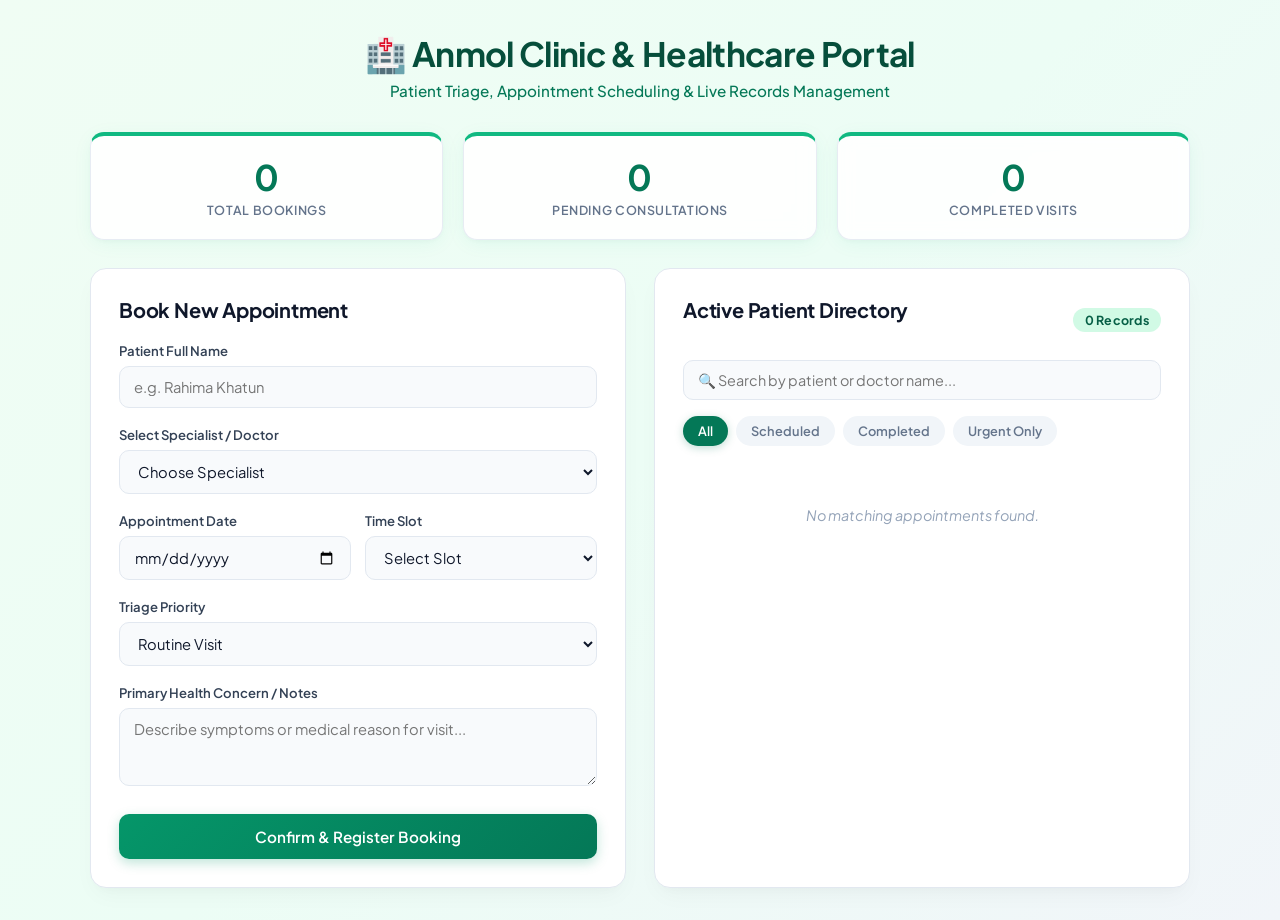
==== Project/index.html @ af93ad19 "Initial commit: Aesthetic Clinic Appointment & Triage Portal" ====
<!DOCTYPE html>
<html lang="en">
<head>
  <meta charset="UTF-8">
  <meta name="viewport" content="width=device-width, initial-scale=1.0">
  <title>Anmol Clinic - Advanced Healthcare Portal</title>
  <link rel="stylesheet" href="style.css">
</head>
<body>

  <header class="app-header">
    <h1>🏥 Anmol Clinic & Healthcare Portal</h1>
    <p>Patient Triage, Appointment Scheduling & Live Records Management</p>
  </header>

  <!-- Analytics Summary Row -->
  <section class="analytics-row">
    <div class="stat-card">
      <span class="stat-num" id="stat-total">0</span>
      <span class="stat-label">Total Bookings</span>
    </div>
    <div class="stat-card">
      <span class="stat-num" id="stat-pending">0</span>
      <span class="stat-label">Pending Consultations</span>
    </div>
    <div class="stat-card">
      <span class="stat-num" id="stat-completed">0</span>
      <span class="stat-label">Completed Visits</span>
    </div>
  </section>

  <main class="portal-container">
    
    <!-- Booking Form Card -->
    <section class="card form-section">
      <h2>Book New Appointment</h2>
      <form id="appointment-form">
        
        <div class="form-group">
          <label for="patient-name">Patient Full Name</label>
          <input type="text" id="patient-name" placeholder="e.g. Rahima Khatun" required>
        </div>

        <div class="form-group">
          <label for="doctor">Select Specialist / Doctor</label>
          <select id="doctor" required>
            <option value="" disabled selected>Choose Specialist</option>
            <option value="Dr. A. Rahman (General Ayurvedic)">Dr. A. Rahman (General Ayurvedic)</option>
            <option value="Dr. S. Khan (Homeopathy)">Dr. S. Khan (Homeopathy)</option>
            <option value="Dr. M. Ali (Consultant Physician)">Dr. M. Ali (Consultant Physician)</option>
          </select>
        </div>

        <div class="form-row">
          <div class="form-group">
            <label for="app-date">Appointment Date</label>
            <input type="date" id="app-date" required>
          </div>

          <div class="form-group">
            <label for="app-time">Time Slot</label>
            <select id="app-time" required>
              <option value="" disabled selected>Select Slot</option>
              <option value="09:00 AM">09:00 AM</option>
              <option value="11:30 AM">11:30 AM</option>
              <option value="04:00 PM">04:00 PM</option>
              <option value="06:30 PM">06:30 PM</option>
            </select>
          </div>
        </div>

        <div class="form-group">
          <label for="triage-level">Triage Priority</label>
          <select id="triage-level" required>
            <option value="Routine" selected>Routine Visit</option>
            <option value="Follow-up">Follow-Up Consultation</option>
            <option value="Urgent">🚨 Urgent Attention</option>
          </select>
        </div>

        <div class="form-group">
          <label for="symptoms">Primary Health Concern / Notes</label>
          <textarea id="symptoms" rows="3" placeholder="Describe symptoms or medical reason for visit..." required></textarea>
        </div>

        <button type="submit" class="btn-submit">Confirm & Register Booking</button>
      </form>
    </section>

    <!-- Schedule List & Controls -->
    <section class="card schedule-section">
      <div class="schedule-header">
        <h2>Active Patient Directory</h2>
        <span id="appointment-badge" class="badge">0 Records</span>
      </div>

      <!-- Live Search Box -->
      <div class="search-box">
        <input type="text" id="search-input" placeholder="🔍 Search by patient or doctor name...">
      </div>

      <!-- Filter Tabs -->
      <div class="filter-controls">
        <button class="filter-btn active" data-filter="all">All</button>
        <button class="filter-btn" data-filter="Scheduled">Scheduled</button>
        <button class="filter-btn" data-filter="Completed">Completed</button>
        <button class="filter-btn" data-filter="Urgent">Urgent Only</button>
      </div>

      <div id="appointment-list" class="appointment-list">
        <p class="empty-state">No medical appointments booked yet.</p>
      </div>
    </section>

  </main>

  <script src="app.js"></script>
</body>
</html>
---- Project/style.css ----
/* Google Font Import */
@import url('https://fonts.googleapis.com/css2?family=Plus+Jakarta+Sans:wght@400;500;600;700&display=swap');

/* Global Resets & Typography */
* {
  box-sizing: border-box;
  margin: 0;
  padding: 0;
  font-family: 'Plus Jakarta Sans', -apple-system, BlinkMacSystemFont, 'Segoe UI', Roboto, sans-serif;
}

body {
  background: linear-gradient(135deg, #f0fdf4 0%, #ecfdf5 50%, #f1f5f9 100%);
  color: #0f172a;
  min-height: 100vh;
  padding: 32px 20px;
}

/* Header Section */
.app-header {
  text-align: center;
  margin-bottom: 32px;
}

.app-header h1 {
  color: #064e3b;
  font-size: 2.1rem;
  font-weight: 700;
  letter-spacing: -0.02em;
  margin-bottom: 6px;
}

.app-header p {
  color: #047857;
  font-size: 0.95rem;
  font-weight: 500;
}

/* Analytics Stats Bar */
.analytics-row {
  display: grid;
  grid-template-columns: repeat(3, 1fr);
  gap: 20px;
  max-width: 1100px;
  margin: 0 auto 28px auto;
}

.stat-card {
  background: rgba(255, 255, 255, 0.9);
  backdrop-filter: blur(8px);
  padding: 20px;
  border-radius: 14px;
  text-align: center;
  box-shadow: 0 4px 20px -2px rgba(16, 185, 129, 0.08), 0 2px 6px -1px rgba(0, 0, 0, 0.04);
  border: 1px solid rgba(226, 232, 240, 0.8);
  border-top: 4px solid #10b981;
  transition: transform 0.2s ease, box-shadow 0.2s ease;
}

.stat-card:hover {
  transform: translateY(-2px);
  box-shadow: 0 8px 24px -4px rgba(16, 185, 129, 0.12);
}

.stat-num {
  display: block;
  font-size: 2.2rem;
  font-weight: 700;
  color: #047857;
  line-height: 1.2;
}

.stat-label {
  font-size: 0.78rem;
  color: #64748b;
  font-weight: 600;
  text-transform: uppercase;
  letter-spacing: 0.05em;
  margin-top: 4px;
}

/* Main Dashboard Grid */
.portal-container {
  display: grid;
  grid-template-columns: 1fr 1fr;
  gap: 28px;
  max-width: 1100px;
  margin: 0 auto;
}

@media (max-width: 820px) {
  .analytics-row,
  .portal-container {
    grid-template-columns: 1fr;
  }
}

/* Card Styling */
.card {
  background: #ffffff;
  padding: 28px;
  border-radius: 16px;
  box-shadow: 0 10px 25px -5px rgba(0, 0, 0, 0.04), 0 8px 10px -6px rgba(0, 0, 0, 0.02);
  border: 1px solid #e2e8f0;
}

.card h2 {
  font-size: 1.25rem;
  font-weight: 700;
  color: #0f172a;
  margin-bottom: 20px;
  letter-spacing: -0.01em;
}

/* Form Controls */
.form-group {
  margin-bottom: 18px;
}

.form-row {
  display: grid;
  grid-template-columns: 1fr 1fr;
  gap: 14px;
}

.form-group label {
  display: block;
  font-size: 0.82rem;
  font-weight: 600;
  color: #334155;
  margin-bottom: 7px;
}

.form-group input,
.form-group select,
.form-group textarea {
  width: 100%;
  padding: 11px 14px;
  background-color: #f8fafc;
  border: 1.5px solid #e2e8f0;
  border-radius: 10px;
  font-size: 0.92rem;
  color: #0f172a;
  outline: none;
  transition: all 0.2s ease;
}

.form-group input:focus,
.form-group select:focus,
.form-group textarea:focus {
  background-color: #ffffff;
  border-color: #10b981;
  box-shadow: 0 0 0 4px rgba(16, 185, 129, 0.12);
}

.btn-submit {
  width: 100%;
  padding: 13px;
  background: linear-gradient(135deg, #059669 0%, #047857 100%);
  color: #ffffff;
  border: none;
  border-radius: 10px;
  font-size: 0.95rem;
  font-weight: 600;
  cursor: pointer;
  box-shadow: 0 4px 12px rgba(5, 150, 105, 0.25);
  transition: all 0.2s ease;
  margin-top: 6px;
}

.btn-submit:hover {
  transform: translateY(-1px);
  box-shadow: 0 6px 16px rgba(5, 150, 105, 0.35);
}

.btn-submit:active {
  transform: translateY(0);
}

/* Search Box */
.search-box {
  margin-bottom: 16px;
}

.search-box input {
  width: 100%;
  padding: 10px 14px;
  background-color: #f8fafc;
  border: 1.5px solid #e2e8f0;
  border-radius: 10px;
  font-size: 0.9rem;
  outline: none;
  transition: all 0.2s ease;
}

.search-box input:focus {
  background-color: #ffffff;
  border-color: #10b981;
  box-shadow: 0 0 0 4px rgba(16, 185, 129, 0.12);
}

/* Directory Header & Filter Controls */
.schedule-header {
  display: flex;
  justify-content: space-between;
  align-items: center;
  margin-bottom: 18px;
}

.badge {
  background-color: #d1fae5;
  color: #065f46;
  padding: 4px 12px;
  border-radius: 20px;
  font-size: 0.78rem;
  font-weight: 700;
  letter-spacing: 0.02em;
}

.filter-controls {
  display: flex;
  gap: 8px;
  margin-bottom: 20px;
  flex-wrap: wrap;
}

.filter-btn {
  background-color: #f1f5f9;
  border: 1px solid transparent;
  color: #64748b;
  padding: 6px 14px;
  border-radius: 20px;
  font-size: 0.8rem;
  font-weight: 600;
  cursor: pointer;
  transition: all 0.2s ease;
}

.filter-btn:hover {
  background-color: #e2e8f0;
  color: #0f172a;
}

.filter-btn.active {
  background-color: #047857;
  color: #ffffff;
  box-shadow: 0 2px 8px rgba(4, 120, 87, 0.25);
}

.empty-state {
  text-align: center;
  color: #94a3b8;
  padding: 40px 0;
  font-size: 0.9rem;
  font-style: italic;
}

/* Appointment Cards */
.appointment-card {
  background-color: #ffffff;
  border: 1px solid #e2e8f0;
  border-left: 5px solid #10b981;
  padding: 16px 18px;
  border-radius: 12px;
  margin-bottom: 14px;
  box-shadow: 0 2px 6px rgba(0, 0, 0, 0.02);
  transition: all 0.2s ease;
}

.appointment-card:hover {
  transform: translateY(-2px);
  box-shadow: 0 6px 16px rgba(0, 0, 0, 0.05);
}

.appointment-card.triage-urgent {
  border-left-color: #ef4444;
  background-color: #fff5f5;
}

.appointment-card.triage-follow-up {
  border-left-color: #f59e0b;
}

.appointment-card.completed {
  border-left-color: #94a3b8;
  background-color: #f8fafc;
  opacity: 0.8;
}

.card-top {
  display: flex;
  justify-content: space-between;
  align-items: center;
  margin-bottom: 8px;
}

.patient-name {
  font-weight: 700;
  font-size: 0.98rem;
  color: #0f172a;
}

.triage-tag {
  font-size: 0.72rem;
  font-weight: 700;
  padding: 3px 10px;
  border-radius: 12px;
  text-transform: uppercase;
  letter-spacing: 0.03em;
}

.triage-tag.urgent {
  background-color: #fee2e2;
  color: #991b1b;
}

.triage-tag.follow-up {
  background-color: #fef3c7;
  color: #92400e;
}

.triage-tag.routine {
  background-color: #e0e7ff;
  color: #3730a3;
}

.doctor-info {
  font-size: 0.86rem;
  color: #047857;
  font-weight: 600;
  margin-bottom: 4px;
}

.datetime-info {
  font-size: 0.8rem;
  color: #64748b;
  margin-bottom: 10px;
}

.symptoms-text {
  font-size: 0.88rem;
  color: #334155;
  background-color: #f8fafc;
  padding: 10px 12px;
  border-radius: 8px;
  border: 1px solid #edf2f7;
  margin-bottom: 12px;
  line-height: 1.4;
}

.action-row {
  display: flex;
  gap: 8px;
  justify-content: flex-end;
}

.btn-status {
  background-color: #2563eb;
  color: #ffffff;
  border: none;
  padding: 6px 14px;
  border-radius: 8px;
  font-size: 0.78rem;
  font-weight: 600;
  cursor: pointer;
  transition: background-color 0.2s ease;
}

.btn-status:hover {
  background-color: #1d4ed8;
}

.btn-cancel {
  background-color: #ef4444;
  color: #ffffff;
  border: none;
  padding: 6px 14px;
  border-radius: 8px;
  font-size: 0.78rem;
  font-weight: 600;
  cursor: pointer;
  transition: background-color 0.2s ease;
}

.btn-cancel:hover {
  background-color: #dc2626;
}
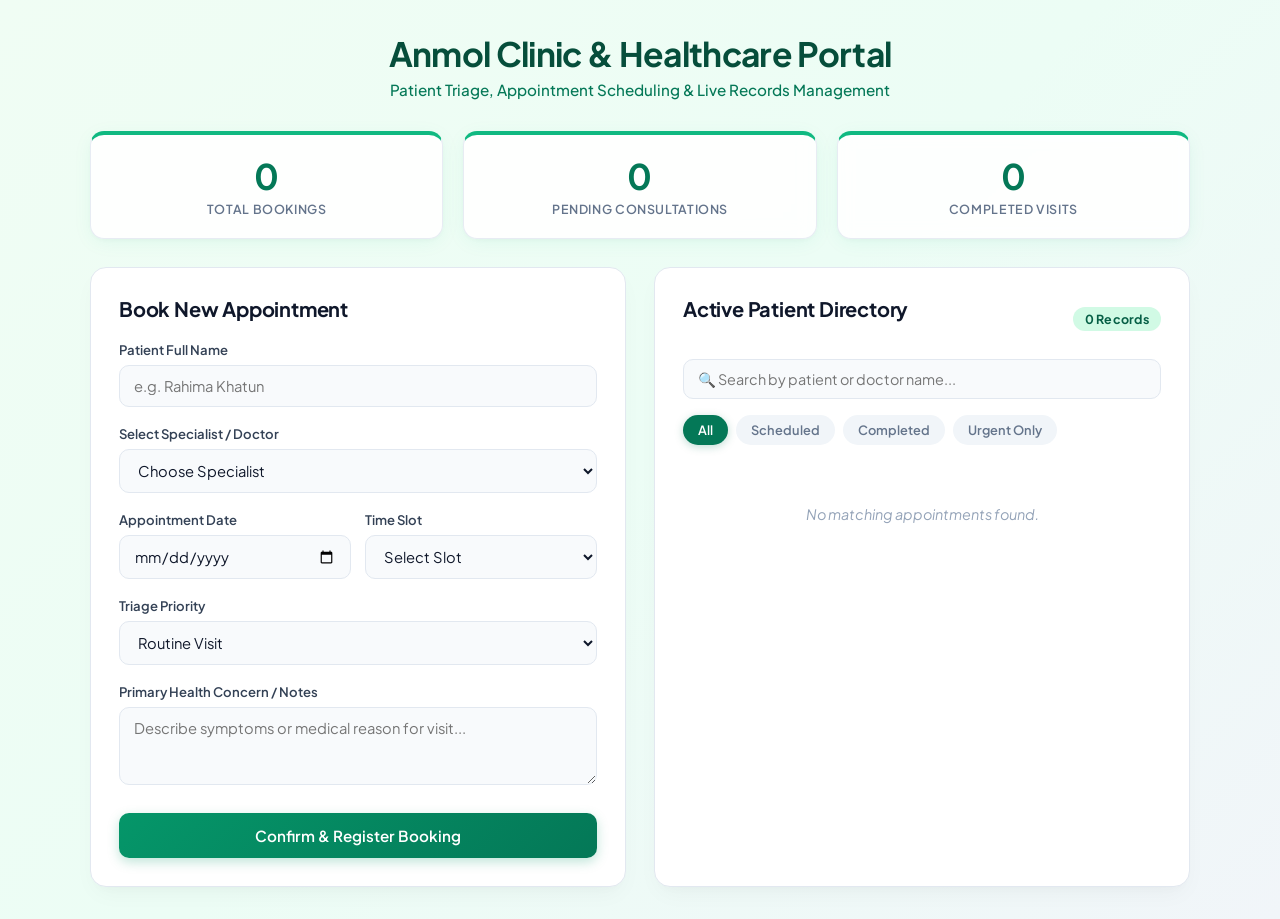
==== commit cd86b115: "Update placeholder text and add email notifications" ====
--- a/Project/index.html
+++ b/Project/index.html
@@ -9,7 +9,7 @@
 <body>
 
   <header class="app-header">
-    <h1>🏥 Anmol Clinic & Healthcare Portal</h1>
+    <h1> Anmol Clinic & Healthcare Portal</h1>
     <p>Patient Triage, Appointment Scheduling & Live Records Management</p>
   </header>
 
@@ -74,7 +74,7 @@
           <select id="triage-level" required>
             <option value="Routine" selected>Routine Visit</option>
             <option value="Follow-up">Follow-Up Consultation</option>
-            <option value="Urgent">🚨 Urgent Attention</option>
+            <option value="Urgent"> Urgent Attention</option>
           </select>
         </div>
 
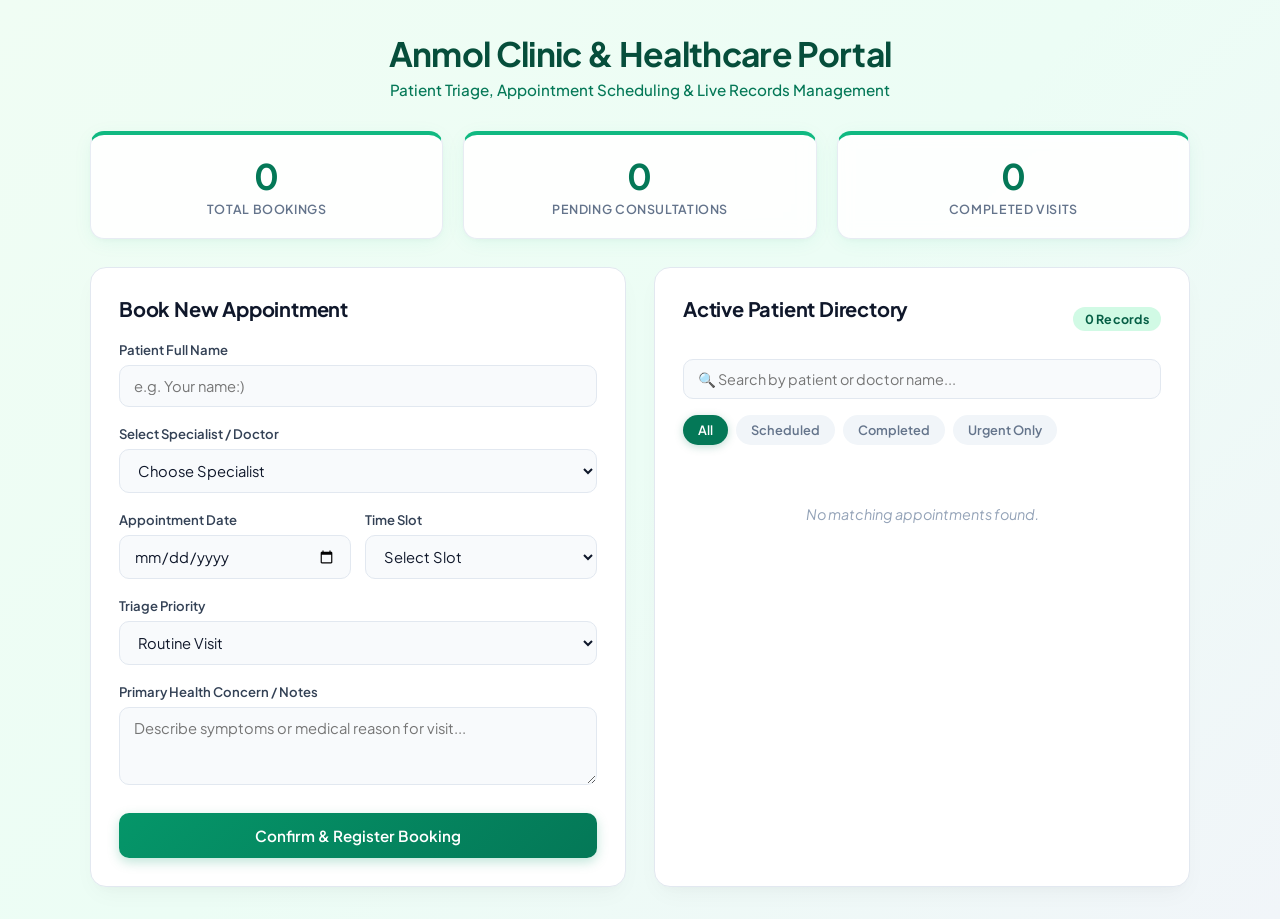
==== commit b4c8e830: "Update placeholder text and add email notifications" ====
--- a/Project/index.html
+++ b/Project/index.html
@@ -38,7 +38,7 @@
         
         <div class="form-group">
           <label for="patient-name">Patient Full Name</label>
-          <input type="text" id="patient-name" placeholder="e.g. Rahima Khatun" required>
+          <input type="text" id="patient-name" placeholder="e.g. Your name:)" required>
         </div>
 
         <div class="form-group">
